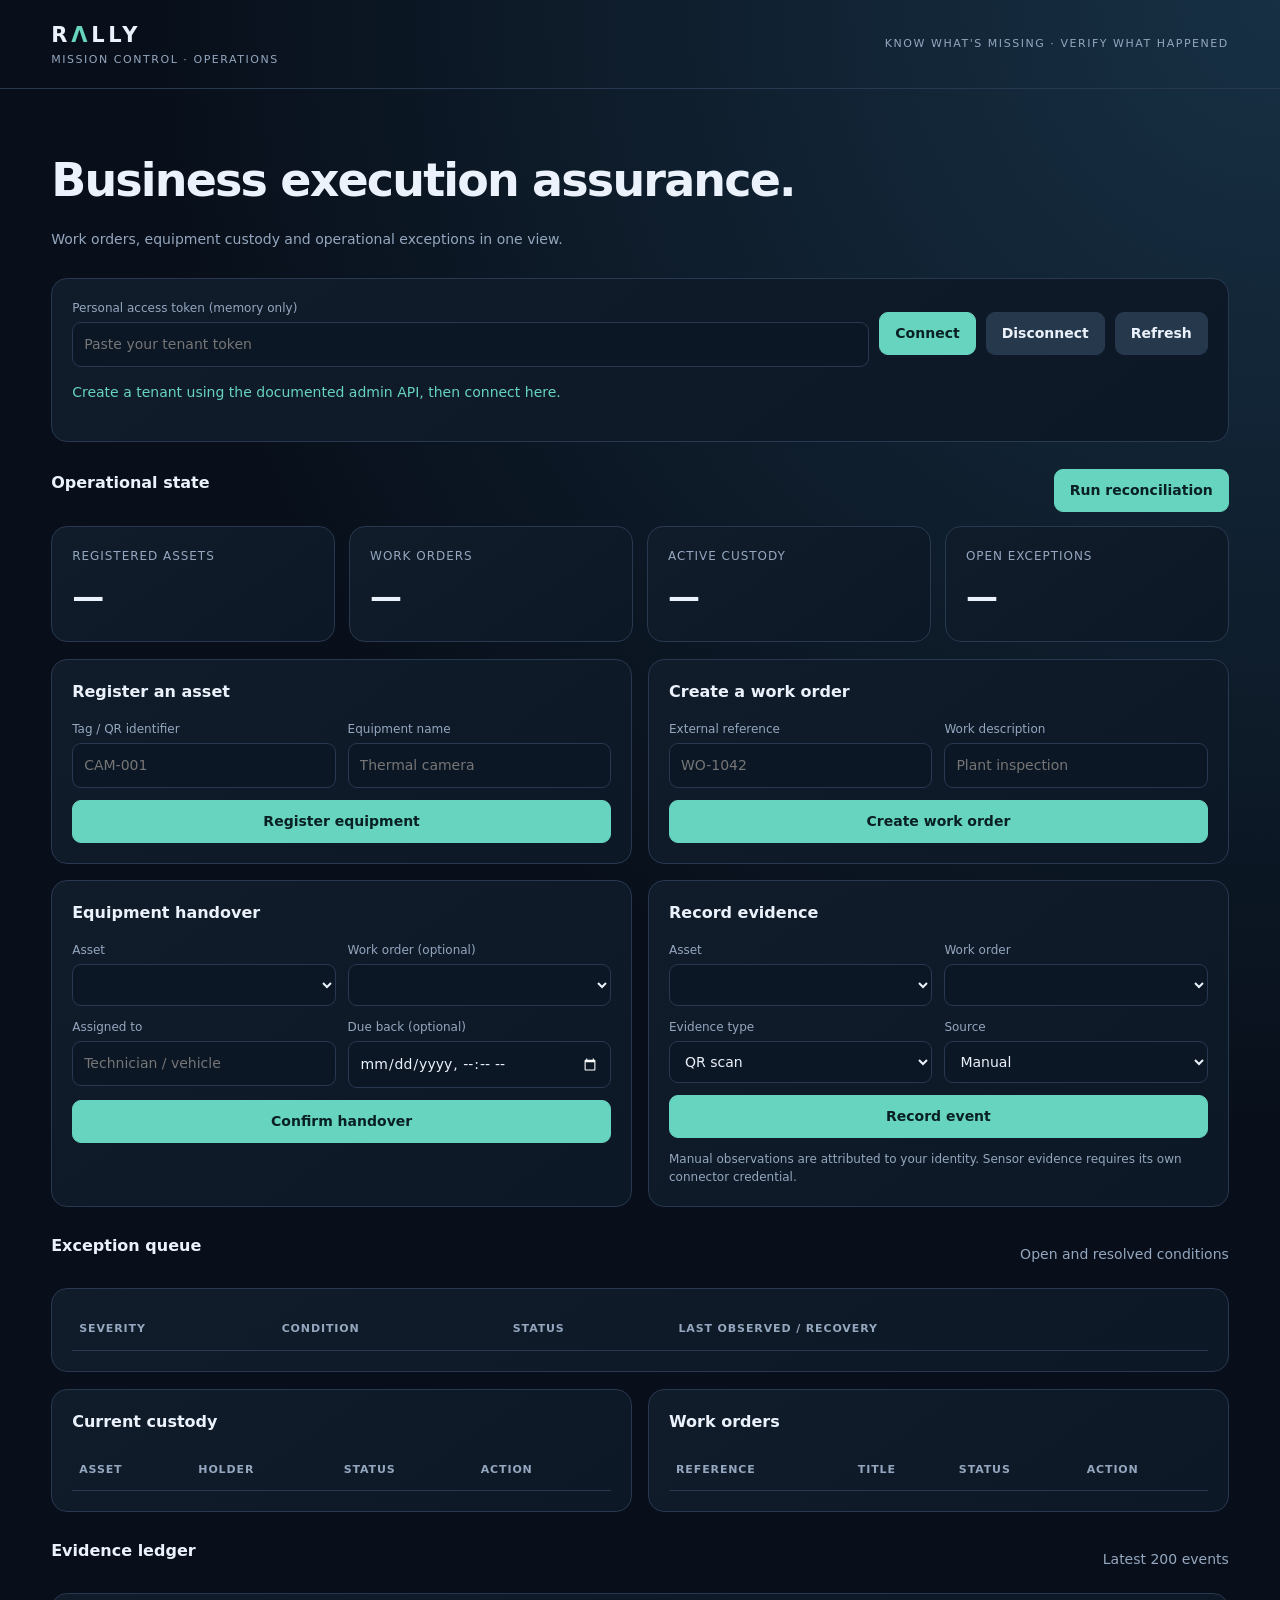
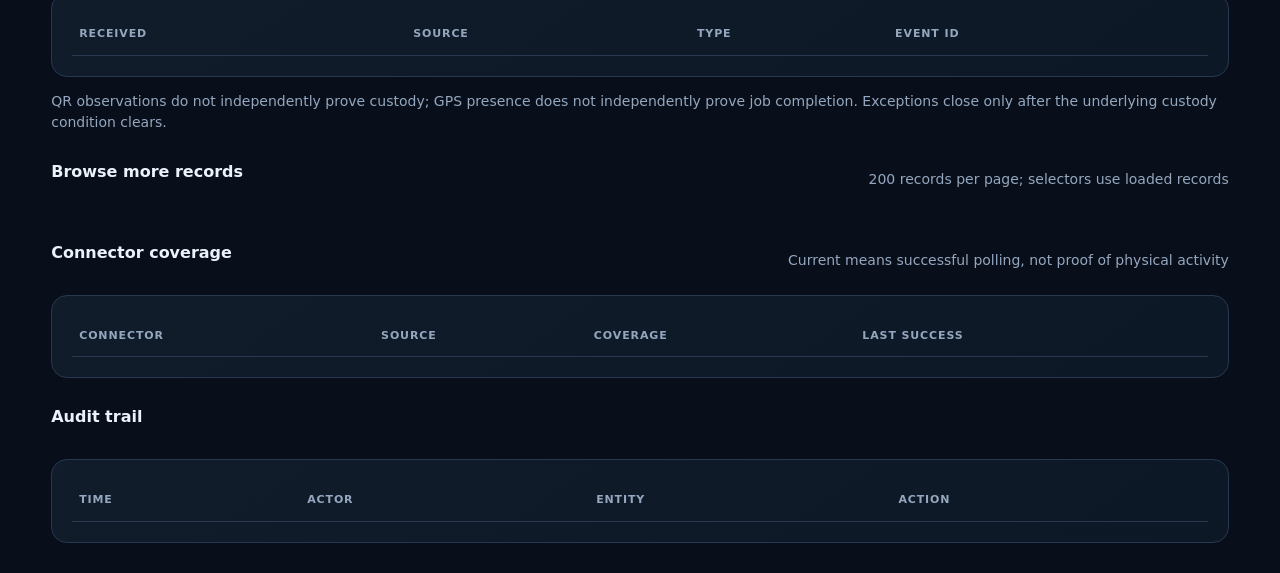
==== rally/web/index.html @ 68ebc5bb "feat: harden custody platform and production operations [skip ci]" ====
<!doctype html>
<html lang="en">
<head>
<meta charset="utf-8"><meta name="viewport" content="width=device-width,initial-scale=1">
<meta name="theme-color" content="#0b1320"><title>Rally / Mission Control</title>
<style>
:root{color-scheme:dark;--bg:#080f1a;--surface:#111c2b;--surface2:#162539;--line:#283850;--ink:#ebf2fc;--muted:#94a7bf;--accent:#66d4be;--warn:#f3b96c;--danger:#ed8484}
*{box-sizing:border-box}body{margin:0;background:radial-gradient(circle at top right,#173044,#080f1a 45%);color:var(--ink);font:14px/1.5 system-ui,Arial,sans-serif}
header{display:flex;justify-content:space-between;align-items:center;gap:1rem;border-bottom:1px solid var(--line);padding:20px clamp(18px,4vw,56px)}
.brand{font-weight:800;letter-spacing:.18em;font-size:21px}.brand span{color:var(--accent)}.tagline{color:var(--muted);font-size:11px;text-transform:uppercase;letter-spacing:.14em}
main{max-width:1380px;margin:auto;padding:30px clamp(18px,4vw,56px)}h1{margin:0 0 8px;font-size:clamp(29px,4vw,46px);font-weight:700;letter-spacing:-.04em}h2{font-size:16px;margin:0 0 16px}
p{color:var(--muted)}.muted{color:var(--muted)}.toolbar{display:flex;gap:10px;align-items:center;flex-wrap:wrap}
input,select,button{font:inherit}input,select{background:#0c1725;border:1px solid var(--line);border-radius:9px;color:var(--ink);padding:11px;min-width:0;width:100%}
button{cursor:pointer;border:1px solid var(--line);background:#26384c;color:var(--ink);padding:10px 15px;border-radius:9px;font-weight:600}
button:hover{filter:brightness(1.15)}button.primary{background:var(--accent);color:#092024;border-color:var(--accent)}
button.small{padding:5px 9px;font-size:12px}button:disabled{opacity:.5;cursor:not-allowed}
.panel{background:linear-gradient(145deg,var(--surface),#0d1826);border:1px solid var(--line);border-radius:16px;padding:20px;min-width:0}
.grid{display:grid;grid-template-columns:repeat(4,minmax(0,1fr));gap:14px}.two{display:grid;grid-template-columns:1fr 1fr;gap:16px;margin-top:17px}
.kpi .num{font-size:32px;font-weight:700;font-variant-numeric:tabular-nums;margin-top:8px}
.kpi .label{color:var(--muted);font-size:12px;text-transform:uppercase;letter-spacing:.08em}
.section{margin:27px 0 14px;display:flex;align-items:center;justify-content:space-between;gap:10px}
.stack{display:grid;gap:12px}label{display:block;font-size:12px;color:var(--muted);margin-bottom:5px}.fields{display:grid;grid-template-columns:1fr 1fr;gap:12px}
table{width:100%;border-collapse:collapse}th{text-align:left;font-size:11px;text-transform:uppercase;color:var(--muted);letter-spacing:.08em;font-weight:600}
td,th{padding:12px 7px;border-bottom:1px solid var(--line);vertical-align:middle}td{overflow-wrap:anywhere}tr:last-child td{border-bottom:0}
.badge{display:inline-block;border-radius:999px;padding:3px 9px;background:#1e3343;color:var(--accent);font-size:11px}
.badge.bad{background:#452c34;color:#ffb5bd}.badge.warn{background:#433626;color:#f2d2a2}
.scroll{overflow:auto;max-height:420px}.notice{margin:15px 0;color:var(--accent);min-height:24px}.notice.error{color:var(--danger)}
@media(max-width:920px){.grid{grid-template-columns:repeat(2,minmax(0,1fr))}.two{grid-template-columns:1fr}}
@media(max-width:540px){.grid,.fields{grid-template-columns:1fr}header{align-items:flex-start}.panel{padding:15px}}
</style>
</head>
<body>
<header><div><div class="brand">R<span>Λ</span>LLY</div><div class="tagline">Mission Control · Operations</div></div>
<div class="tagline">Know what's missing · Verify what happened</div></header>
<main>
<div class="section"><div><h1>Business execution assurance.</h1><p>Work orders, equipment custody and operational exceptions in one view.</p></div></div>
<div class="panel"><div class="toolbar"><div style="flex:1;min-width:220px"><label for="token">Personal access token (memory only)</label><input type="password" id="token" autocomplete="off" placeholder="Paste your tenant token"></div><button id="connect" class="primary">Connect</button><button id="logout">Disconnect</button><button id="refresh">Refresh</button></div>
<div id="identity" class="muted" aria-live="polite"></div><div id="notice" role="status" aria-live="polite" class="notice">Create a tenant using the documented admin API, then connect here.</div></div>
<div class="section"><h2>Operational state</h2><button id="reconcile" class="primary">Run reconciliation</button></div>
<div class="grid">
<div class="panel kpi"><div class="label">Registered assets</div><div class="num" id="stat-assets">—</div></div>
<div class="panel kpi"><div class="label">Work orders</div><div class="num" id="stat-jobs">—</div></div>
<div class="panel kpi"><div class="label">Active custody</div><div class="num" id="stat-custody">—</div></div>
<div class="panel kpi"><div class="label">Open exceptions</div><div class="num" id="stat-cases">—</div></div>
</div>
<div class="two">
<section class="panel"><h2>Register an asset</h2><form id="new-asset" class="stack">
<div class="fields"><div><label>Tag / QR identifier</label><input name="tag" required maxlength="120" placeholder="CAM-001"></div><div><label>Equipment name</label><input name="name" required maxlength="250" placeholder="Thermal camera"></div></div>
<button class="primary" type="submit">Register equipment</button></form></section>
<section class="panel"><h2>Create a work order</h2><form id="new-job" class="stack">
<div class="fields"><div><label>External reference</label><input name="external_ref" required placeholder="WO-1042"></div><div><label>Work description</label><input name="title" required placeholder="Plant inspection"></div></div>
<button class="primary" type="submit">Create work order</button></form></section>
<section class="panel"><h2>Equipment handover</h2><form id="issue" class="stack">
<div class="fields"><div><label>Asset</label><select name="asset_id" id="issue-asset" required></select></div><div><label>Work order (optional)</label><select name="job_id" id="issue-job"></select></div></div>
<div class="fields"><div><label>Assigned to</label><input name="holder" required placeholder="Technician / vehicle"></div><div><label>Due back (optional)</label><input type="datetime-local" name="due_at"></div></div>
<button type="submit" class="primary">Confirm handover</button></form></section>
<section class="panel"><h2>Record evidence</h2><form id="new-evidence" class="stack">
<div class="fields"><div><label>Asset</label><select name="asset_id" id="event-asset"></select></div><div><label>Work order</label><select name="job_id" id="event-job"></select></div></div>
<div class="fields"><div><label>Evidence type</label><select name="event_type"><option value="qr_scan">QR scan</option><option value="site_arrival">Site arrival</option><option value="customer_acceptance">Customer acceptance</option></select></div><div><label>Source</label><select name="source"><option value="manual">Manual</option><option value="qr">QR</option></select></div></div>
<button class="primary" type="submit">Record event</button><div class="muted" style="font-size:12px">Manual observations are attributed to your identity. Sensor evidence requires its own connector credential.</div></form></section>
</div>
<div class="section"><h2>Exception queue</h2><span class="muted">Open and resolved conditions</span></div>
<section class="panel scroll"><table><thead><tr><th>Severity</th><th>Condition</th><th>Status</th><th>Last observed / Recovery</th></tr></thead><tbody id="cases"></tbody></table></section>
<div class="two">
<section class="panel"><h2>Current custody</h2><div class="scroll"><table><thead><tr><th>Asset</th><th>Holder</th><th>Status</th><th>Action</th></tr></thead><tbody id="custody"></tbody></table></div></section>
<section class="panel"><h2>Work orders</h2><div class="scroll"><table><thead><tr><th>Reference</th><th>Title</th><th>Status</th><th>Action</th></tr></thead><tbody id="jobs"></tbody></table></div></section>
</div>
<div class="section"><h2>Evidence ledger</h2><span class="muted">Latest 200 events</span></div>
<section class="panel scroll"><table><thead><tr><th>Received</th><th>Source</th><th>Type</th><th>Event ID</th></tr></thead><tbody id="evidence"></tbody></table></section>
<p>QR observations do not independently prove custody; GPS presence does not independently prove job completion. Exceptions close only after the underlying custody condition clears.</p>

<div class="section"><h2>Browse more records</h2><span class="muted">200 records per page; selectors use loaded records</span></div>
<div class="toolbar" id="paging"></div>
<div class="section"><h2>Connector coverage</h2><span class="muted">Current means successful polling, not proof of physical activity</span></div>
<section class="panel scroll"><table><thead><tr><th>Connector</th><th>Source</th><th>Coverage</th><th>Last success</th></tr></thead><tbody id="connectors"></tbody></table></section>
<div class="section"><h2>Audit trail</h2></div>
<section class="panel scroll"><table><thead><tr><th>Time</th><th>Actor</th><th>Entity</th><th>Action</th></tr></thead><tbody id="audit"></tbody></table></section>
<section class="panel" id="access-panel" hidden style="margin-top:20px"><h2>Access management</h2>
<form id="new-credential" class="stack"><div class="fields">
<div><label for="credential-name">Person / connector name</label><input id="credential-name" name="name" required minlength="2" maxlength="120"></div>
<div><label for="credential-role">Role</label><select id="credential-role" name="role"><option>operator</option><option>viewer</option><option>reviewer</option><option>admin</option><option>connector</option></select></div>
<div><label for="credential-source">Connector source (connector role only)</label><select id="credential-source" name="source"><option value="">None</option><option>odoo</option><option>traccar</option><option>rfid</option><option>gps</option></select></div>
<div><label for="credential-expiry">Expiry (optional)</label><input id="credential-expiry" name="expires_at" type="datetime-local"></div>
</div><button type="submit">Issue credential</button></form>
<div id="new-secret" hidden><p>Save this token securely. It is shown only once.</p><input id="secret-value" readonly aria-label="New access token"><button id="hide-secret">Clear token</button></div>
<div class="scroll"><table><thead><tr><th>Name</th><th>Role</th><th>Status</th><th>Action</th></tr></thead><tbody id="credentials"></tbody></table></div></section>
<dialog id="case-dialog" class="panel" style="width:min(680px,95vw);color:var(--ink)"><h2>Exception recovery</h2><pre id="case-detail" style="white-space:pre-wrap;overflow-wrap:anywhere"></pre>
<form id="case-action" class="stack"><label for="case-note">Recovery note</label><input id="case-note" name="note" required minlength="3" maxlength="4000"><button type="submit">Acknowledge / assign to me</button></form>
<button id="close-case" type="button">Close</button></dialog>
</main>
<script src="/static/app.js" defer></script>
</body>
</html>
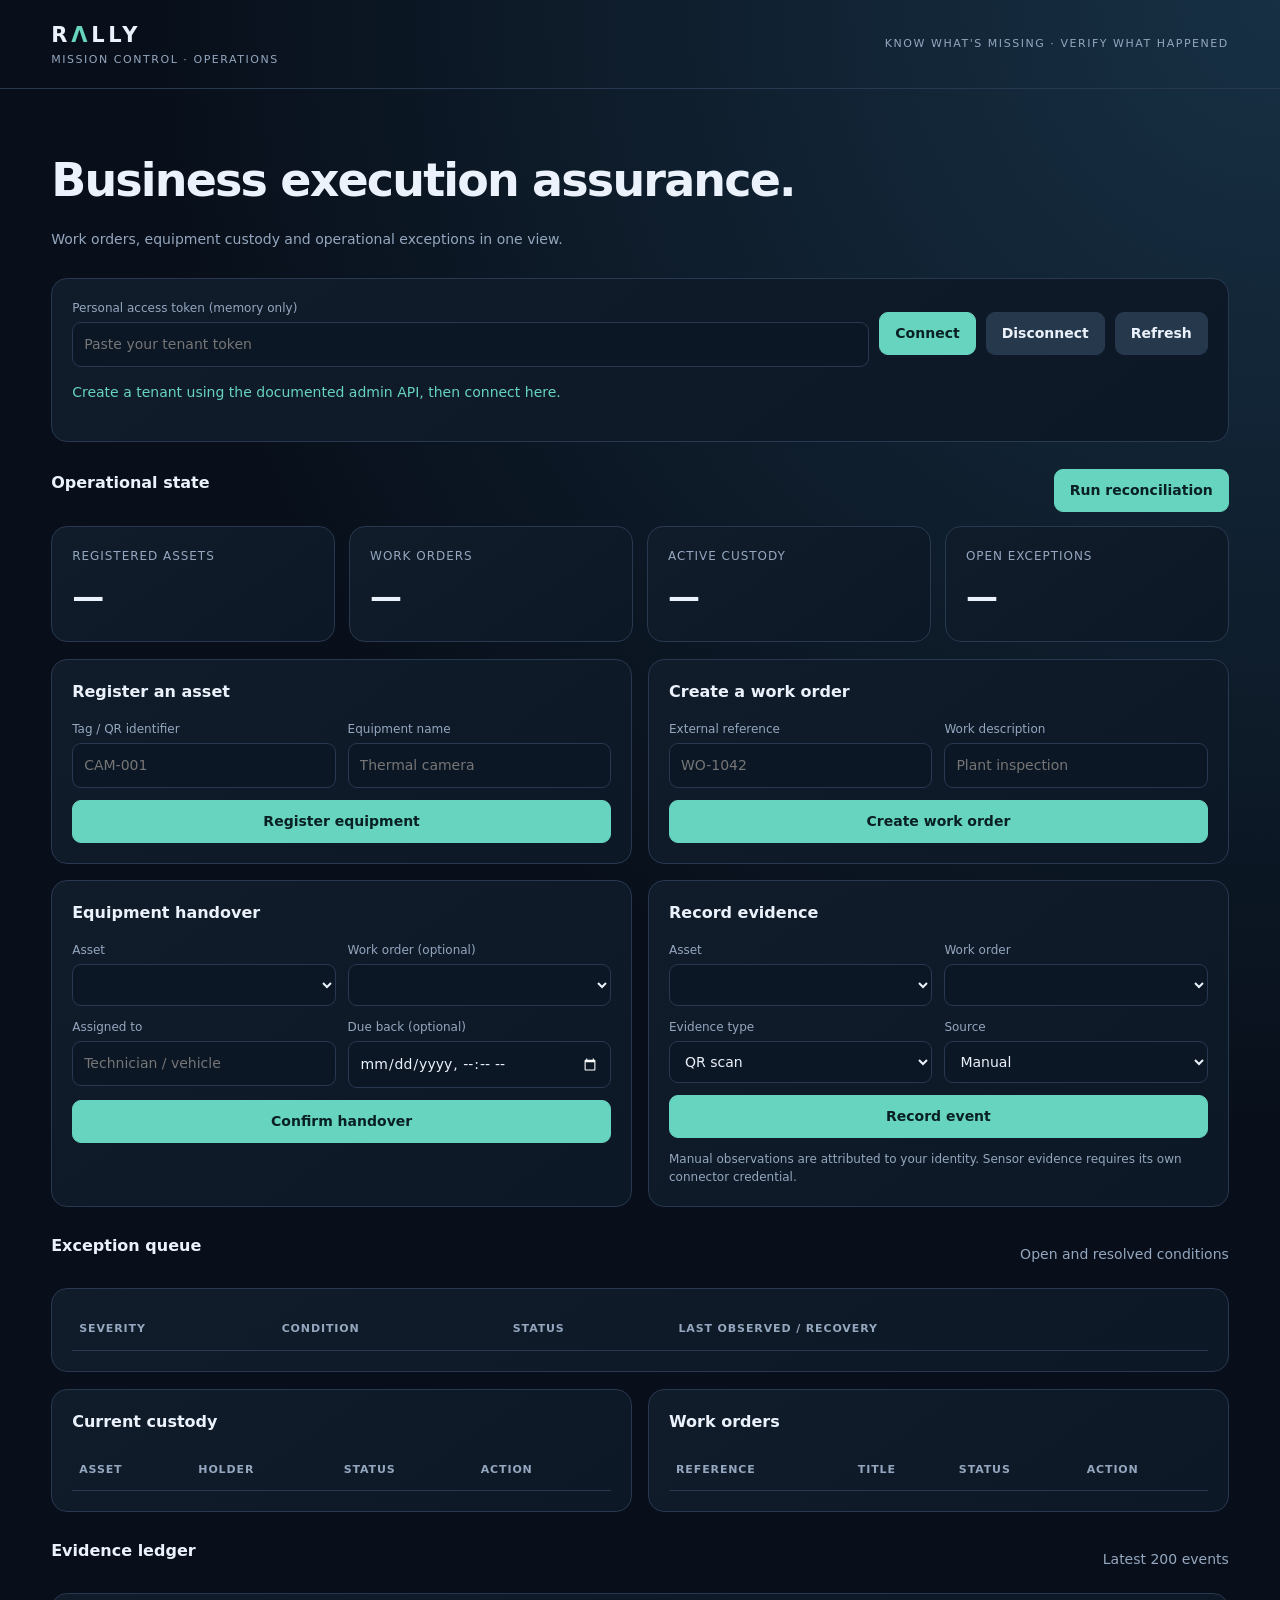
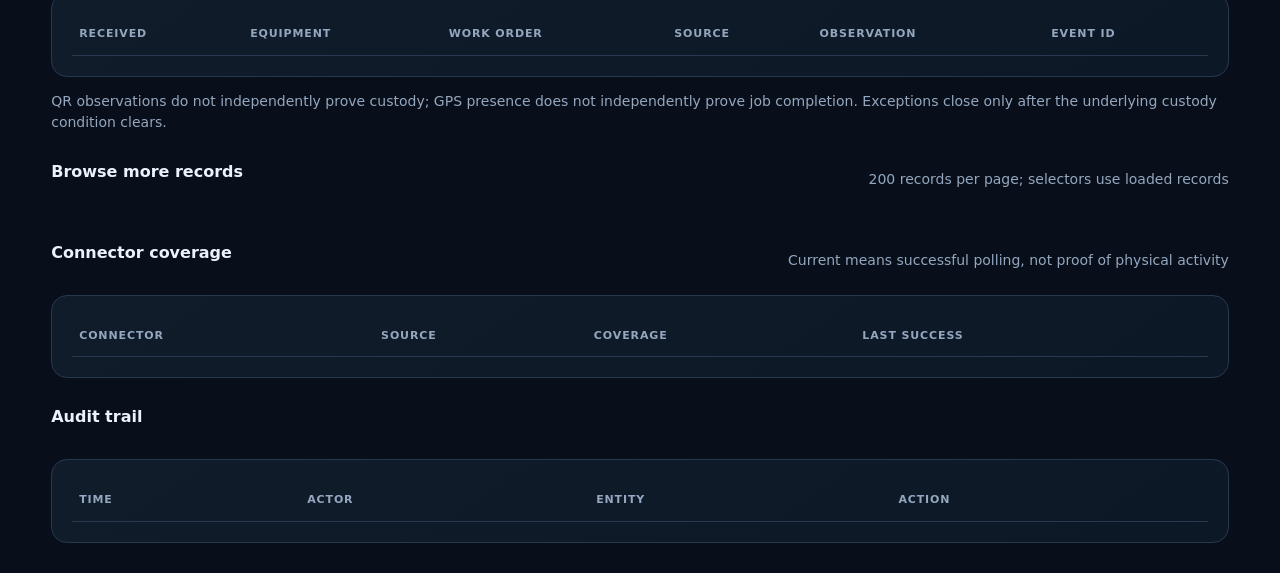
==== commit 2c469dbb: "feat: relate assets, work orders, evidence and recovery cases across cockpit modules" ====
--- a/rally/web/index.html
+++ b/rally/web/index.html
@@ -28,6 +28,7 @@
 @media(max-width:920px){.grid{grid-template-columns:repeat(2,minmax(0,1fr))}.two{grid-template-columns:1fr}}
 @media(max-width:540px){.grid,.fields{grid-template-columns:1fr}header{align-items:flex-start}.panel{padding:15px}}
 </style>
+<link rel="stylesheet" href="/static/shell.css">
 </head>
 <body>
 <header><div><div class="brand">R<span>Λ</span>LLY</div><div class="tagline">Mission Control · Operations</div></div>
@@ -66,7 +67,7 @@
 <section class="panel"><h2>Work orders</h2><div class="scroll"><table><thead><tr><th>Reference</th><th>Title</th><th>Status</th><th>Action</th></tr></thead><tbody id="jobs"></tbody></table></div></section>
 </div>
 <div class="section"><h2>Evidence ledger</h2><span class="muted">Latest 200 events</span></div>
-<section class="panel scroll"><table><thead><tr><th>Received</th><th>Source</th><th>Type</th><th>Event ID</th></tr></thead><tbody id="evidence"></tbody></table></section>
+<section class="panel scroll"><table><thead><tr><th>Received</th><th>Equipment</th><th>Work order</th><th>Source</th><th>Observation</th><th>Event ID</th></tr></thead><tbody id="evidence"></tbody></table></section>
 <p>QR observations do not independently prove custody; GPS presence does not independently prove job completion. Exceptions close only after the underlying custody condition clears.</p>
 
 <div class="section"><h2>Browse more records</h2><span class="muted">200 records per page; selectors use loaded records</span></div>
@@ -80,6 +81,7 @@
 <div><label for="credential-name">Person / connector name</label><input id="credential-name" name="name" required minlength="2" maxlength="120"></div>
 <div><label for="credential-role">Role</label><select id="credential-role" name="role"><option>operator</option><option>viewer</option><option>reviewer</option><option>admin</option><option>connector</option></select></div>
 <div><label for="credential-source">Connector source (connector role only)</label><select id="credential-source" name="source"><option value="">None</option><option>odoo</option><option>traccar</option><option>rfid</option><option>gps</option></select></div>
+<div><label for="credential-scope">Odoo instance namespace (Odoo connector only)</label><input id="credential-scope" name="scope" maxlength="128" pattern="[A-Za-z0-9_.-]+" placeholder="my-odoo-db"></div>
 <div><label for="credential-expiry">Expiry (optional)</label><input id="credential-expiry" name="expires_at" type="datetime-local"></div>
 </div><button type="submit">Issue credential</button></form>
 <div id="new-secret" hidden><p>Save this token securely. It is shown only once.</p><input id="secret-value" readonly aria-label="New access token"><button id="hide-secret">Clear token</button></div>
@@ -89,5 +91,6 @@
 <button id="close-case" type="button">Close</button></dialog>
 </main>
 <script src="/static/app.js" defer></script>
+<script src="/static/shell.js" defer></script>
 </body>
 </html>
